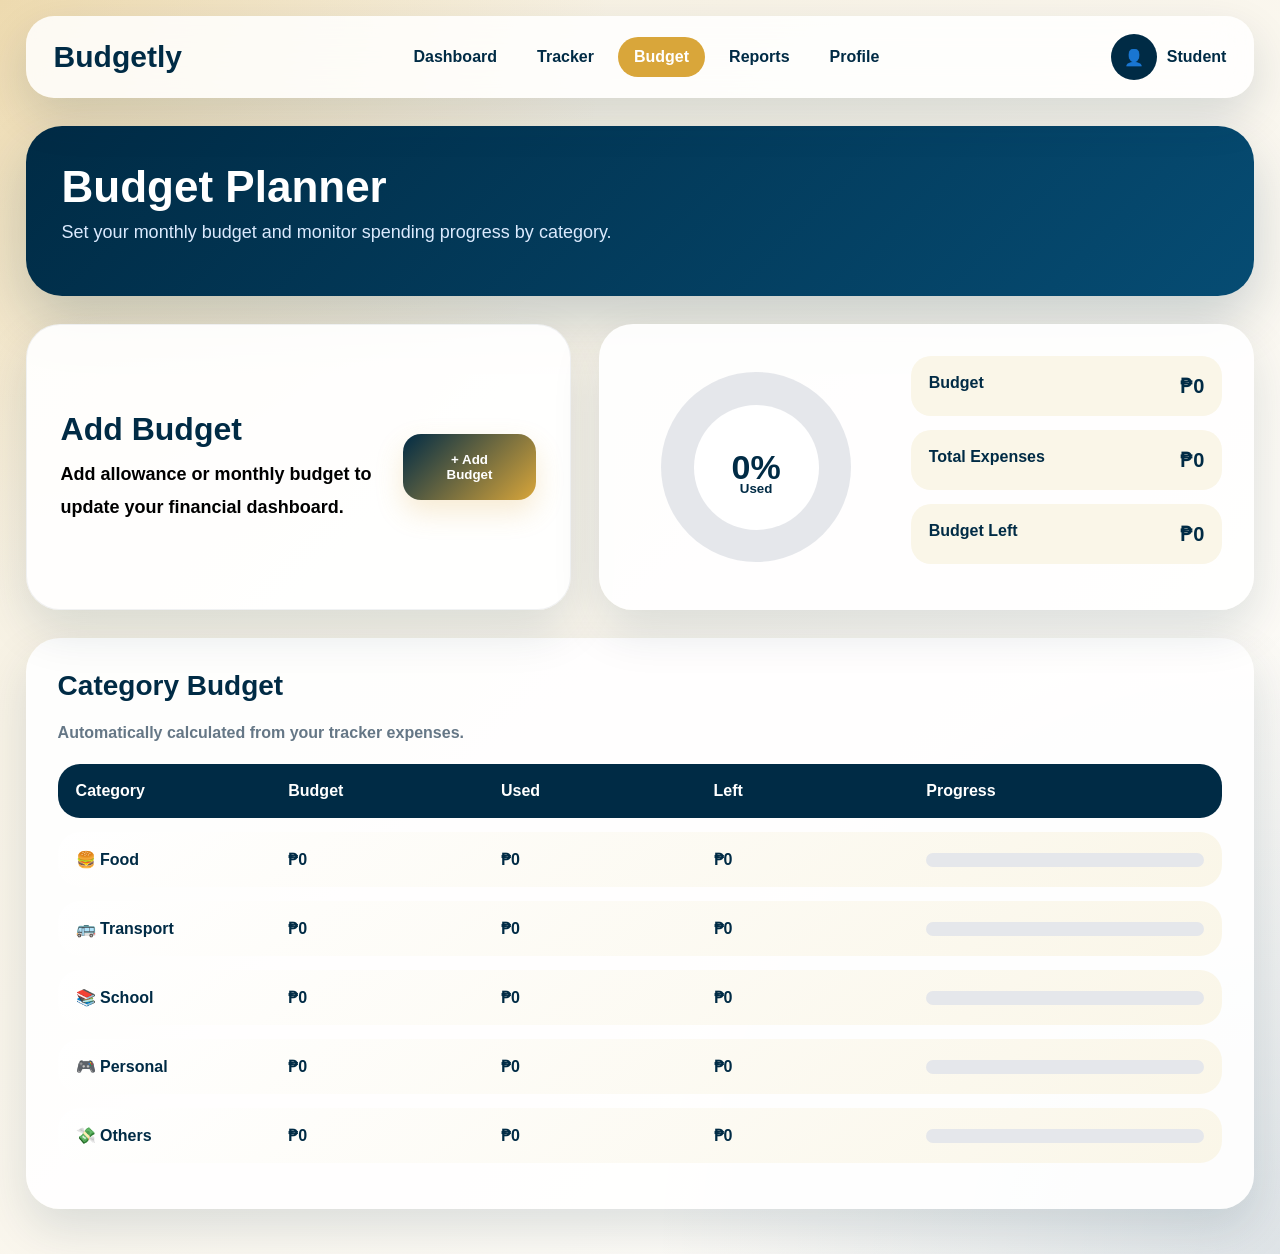
==== budget.html @ 58ef542f "Add files via upload" ====
<!DOCTYPE html>
<html lang="en">
<head>
  <meta charset="UTF-8" />
  <meta name="viewport" content="width=device-width, initial-scale=1.0" />
  <title>Budget | Budgetly</title>
  <link rel="stylesheet" href="styles.css" />
</head>
<body>

<nav class="premium-nav">
  <h1>Budgetly</h1>

  <div class="nav-links">
    <a href="home.html">Dashboard</a>
    <a href="tracker.html">Tracker</a>
    <a class="active" href="budget.html">Budget</a>
    <a href="reports.html">Reports</a>
    <a href="index.html">Profile</a>
  </div>

  <div class="nav-profile">
    <div class="nav-avatar" id="navAvatar">👤</div>
    <span id="navName">Student</span>
  </div>
</nav>

<main class="budget-page">

  <section class="budget-hero">
    <div>
      <h2>Budget Planner</h2>
      <p>Set your monthly budget and monitor spending progress by category.</p>
    </div>
  </section>

  <section class="budget-grid">
    <div class="add-budget-card">

  <div>
    <h3>Add Budget</h3>
    <p>
      Add allowance or monthly budget
      to update your financial dashboard.
    </p>
  </div>

  <button onclick="openBudgetModal()">
    + Add Budget
  </button>

</div>

    <div class="budget-summary-card">
      <div class="donut-wrap">
        <div class="budget-donut">
          <span id="budgetPercent">0%</span>
          <small>Used</small>
        </div>
      </div>

      <div class="summary-values">
        <p>Budget <b id="summaryBudget">₱0</b></p>
        <p>Total Expenses <b id="summaryExpenses">₱0</b></p>
        <p>Budget Left <b id="summaryLeft">₱0</b></p>
      </div>
    </div>

  </section>

  <section class="category-budget-card">
    <div class="budget-table-header">
      <div>
        <h3>Category Budget</h3>
        <p>Automatically calculated from your tracker expenses.</p>
      </div>
    </div>

    <div class="budget-table" id="budgetCategoryTable"></div>
  </section>

</main>
<div class="budget-modal hidden" id="budgetModal">

  <div class="budget-modal-content">

    <div class="modal-top">

      <h2>Add Budget</h2>

      <button onclick="closeBudgetModal()">
        ✕
      </button>

    </div>

    <label>Period</label>

    <select id="budgetPeriod">
      <option>Monthly</option>
      <option>Weekly</option>
    </select>

    <label>Budget Amount</label>

    <input
      id="budgetAmount"
      type="number"
      placeholder="Enter budget amount"
    >

    <button onclick="saveBudget()">
      Save Budget
    </button>

  </div>

</div>

<script src="script.js"></script>
</body>
</html>
---- styles.css ----
:root {
  --navy: #002B45;
  --gold: #D9A63A;
  --beige: #F5EEDC;
  --white: #ffffff;
  --text: #102a3a;
  --muted: #657786;
  --red: #d94b4b;
  --green: #4CAF50;
  --purple: #9C27B0;
}

* {
  margin: 0;
  padding: 0;
  box-sizing: border-box;
  font-family: "Segoe UI", Arial, sans-serif;
}

body {
  min-height: 100vh;
  color: var(--text);
  background:
    radial-gradient(circle at top left, rgba(217,166,58,.28), transparent 34%),
    radial-gradient(circle at bottom right, rgba(0,43,69,.13), transparent 35%),
    linear-gradient(135deg, var(--beige), #fff);
}

.hidden {
  display: none !important;
}

.premium-nav {
  position: sticky;
  top: 16px;
  z-index: 99;
  width: 96%;
  margin: 16px auto 28px;
  padding: 18px 28px;
  border-radius: 28px;
  background: rgba(255,255,255,.84);
  backdrop-filter: blur(18px);
  box-shadow: 0 18px 45px rgba(0,43,69,.14);
  display: flex;
  justify-content: space-between;
  align-items: center;
}

.premium-nav h1 {
  color: var(--navy);
  font-size: 30px;
  font-weight: 900;
}

.nav-links {
  display: flex;
  gap: 8px;
}

.nav-links a {
  color: var(--navy);
  text-decoration: none;
  font-weight: 800;
  padding: 11px 16px;
  border-radius: 999px;
  transition: .25s;
}

.nav-links a:hover,
.nav-links .active {
  background: var(--gold);
  color: white;
}

.nav-profile {
  display: flex;
  align-items: center;
  gap: 10px;
  font-weight: 900;
  color: var(--navy);
}

.nav-avatar {
  width: 46px;
  height: 46px;
  border-radius: 50%;
  background: var(--navy);
  color: white;
  display: grid;
  place-items: center;
  font-weight: 900;
}

.dashboard-page {
  width: 96%;
  max-width: 1550px;
  margin: auto;
  padding-bottom: 45px;
}

.welcome-banner {
  min-height: 185px;
  padding: 38px;
  border-radius: 36px;
  margin-bottom: 28px;
  color: white;
  background:
    linear-gradient(135deg, rgba(0,43,69,.98), rgba(6,76,115,.95)),
    radial-gradient(circle at right, rgba(217,166,58,.45), transparent 35%);
  box-shadow: 0 24px 55px rgba(0,43,69,.2);
  display: flex;
  justify-content: space-between;
  align-items: center;
}

.welcome-banner h2 {
  font-size: 44px;
  margin-bottom: 10px;
}

.welcome-banner p {
  color: #dbeafe;
  font-size: 18px;
}

button {
  border: none;
  border-radius: 16px;
  padding: 15px 24px;
  background: linear-gradient(135deg, var(--navy), var(--gold));
  color: white;
  font-weight: 900;
  cursor: pointer;
  transition: .25s;
}

button:hover {
  transform: translateY(-3px);
  box-shadow: 0 14px 30px rgba(0,43,69,.25);
}

.dashboard-cards {
  display: grid;
  grid-template-columns: repeat(3, 1fr);
  gap: 26px;
  margin-bottom: 28px;
}

.dashboard-card {
  min-height: 170px;
  padding: 30px;
  border-radius: 34px;
  background: rgba(255,255,255,.92);
  box-shadow: 0 18px 45px rgba(0,43,69,.12);
  display: flex;
  justify-content: space-between;
  align-items: center;
  transition: .25s;
}

.dashboard-card:hover,
.spending-landscape-card:hover,
.line-chart-card:hover,
.transactions-card:hover {
  transform: translateY(-5px);
  box-shadow: 0 24px 55px rgba(0,43,69,.18);
}

.dashboard-card small {
  color: var(--muted);
  font-size: 15px;
  font-weight: 800;
}

.dashboard-card h3 {
  color: var(--navy);
  font-size: 42px;
  margin-top: 8px;
}

.card-icon {
  width: 80px;
  height: 80px;
  border-radius: 24px;
  background: linear-gradient(135deg, var(--navy), #0a557f);
  color: white;
  font-size: 34px;
  display: grid;
  place-items: center;
}

.card-icon.gold {
  background: linear-gradient(135deg, var(--gold), #f0c361);
}

.card-icon.red {
  background: linear-gradient(135deg, var(--red), #ff7b7b);
}

.home-layout {
  display: grid;
  grid-template-columns: 1.45fr .9fr;
  gap: 28px;
  margin-bottom: 28px;
}

.spending-landscape-card,
.line-chart-card,
.transactions-card {
  background: rgba(255,255,255,.92);
  border-radius: 36px;
  padding: 32px;
  box-shadow: 0 20px 48px rgba(0,43,69,.13);
  transition: .25s;
}

.spending-landscape-card {
  min-height: 560px;
}

.line-chart-card {
  min-height: 560px;
}

.chart-header,
.transaction-header {
  display: flex;
  justify-content: space-between;
  align-items: center;
  margin-bottom: 26px;
}

.chart-header h3,
.transaction-header h3 {
  color: var(--navy);
  font-size: 29px;
  font-weight: 900;
}

.chart-header p,
.transaction-header p {
  color: var(--muted);
  margin-top: 5px;
  font-weight: 600;
}

.spending-layout {
  display: grid;
  grid-template-columns: .9fr 1.1fr;
  gap: 36px;
  align-items: center;
  height: calc(100% - 80px);
}

.pie-side {
  display: flex;
  justify-content: center;
  align-items: center;
}

.pie-side canvas {
  max-width: 350px;
  max-height: 350px;
}

.overview-side {
  display: flex;
  flex-direction: column;
  gap: 18px;
}

.overview-item {
  display: flex;
  justify-content: space-between;
  align-items: center;
  padding: 18px 20px;
  border-radius: 24px;
  background: linear-gradient(145deg, #ffffff, #faf6e8);
  border: 1px solid rgba(0,43,69,.08);
  transition: .25s;
}

.overview-item:hover {
  transform: translateX(5px);
  box-shadow: 0 12px 30px rgba(0,43,69,.12);
}

.overview-left {
  display: flex;
  align-items: center;
  gap: 14px;
}

.overview-left p {
  color: var(--navy);
  font-size: 18px;
  font-weight: 850;
}

.overview-right {
  text-align: right;
}

.overview-right span {
  display: block;
  color: var(--muted);
  font-size: 14px;
  margin-bottom: 5px;
  font-weight: 750;
}

.overview-right b {
  color: var(--navy);
  font-size: 21px;
  font-weight: 900;
}

.dot {
  width: 18px;
  height: 18px;
  border-radius: 50%;
}

.food { background: var(--navy); }
.transport { background: var(--gold); }
.school { background: var(--green); }
.personal { background: var(--purple); }
.others { background: var(--red); }

.line-chart-card canvas {
  max-height: 420px;
}

.transactions-card {
  min-height: 340px;
}

.transaction-item {
  display: grid;
  grid-template-columns: 1.2fr 1fr auto;
  align-items: center;
  gap: 16px;
  padding: 20px;
  border-radius: 24px;
  background: linear-gradient(145deg, #ffffff, #faf6e8);
  margin-bottom: 16px;
  transition: .25s;
}

.transaction-item:hover {
  transform: translateY(-4px);
  box-shadow: 0 12px 30px rgba(0,43,69,.12);
}

.transaction-left {
  display: flex;
  align-items: center;
  gap: 15px;
}

.transaction-icon {
  width: 58px;
  height: 58px;
  border-radius: 18px;
  background: linear-gradient(135deg, var(--navy), #0b557d);
  display: grid;
  place-items: center;
  color: white;
  font-size: 26px;
}

.transaction-item h4 {
  color: var(--navy);
  font-size: 18px;
}

.transaction-item p {
  color: var(--muted);
  font-weight: 650;
}

.transaction-amount {
  color: var(--red);
  font-size: 23px;
  font-weight: 900;
}

.empty-state {
  padding: 35px;
  text-align: center;
  color: var(--muted);
  font-weight: 700;
  background: #faf6e8;
  border-radius: 24px;
}

.modal {
  position: fixed;
  inset: 0;
  background: rgba(0,0,0,.45);
  display: flex;
  justify-content: center;
  align-items: center;
  z-index: 999;
  padding: 20px;
}

.modal-content {
  width: 95%;
  max-width: 520px;
  background: white;
  border-radius: 32px;
  padding: 30px;
  box-shadow: 0 24px 60px rgba(0,0,0,.22);
}

.modal-header {
  display: flex;
  justify-content: space-between;
  align-items: center;
  margin-bottom: 22px;
}

.modal-header h3 {
  color: var(--navy);
  font-size: 28px;
}

.close-btn {
  background: #ef4444 !important;
  padding: 10px 14px !important;
}

input,
select {
  width: 100%;
  padding: 16px;
  border: 2px solid #e4e4e4;
  border-radius: 16px;
  font-size: 16px;
  background: white;
  margin-bottom: 14px;
}

input:focus,
select:focus {
  outline: none;
  border-color: var(--gold);
  box-shadow: 0 0 0 4px rgba(217,166,58,.18);
}

@media (max-width: 1150px) {
  .home-layout {
    grid-template-columns: 1fr;
  }

  .spending-layout {
    grid-template-columns: 1fr;
  }

  .pie-side canvas {
    max-width: 310px;
  }
}

@media (max-width: 850px) {
  .premium-nav,
  .welcome-banner {
    flex-direction: column;
    text-align: center;
    gap: 18px;
  }

  .nav-links {
    flex-wrap: wrap;
    justify-content: center;
  }

  .dashboard-cards {
    grid-template-columns: 1fr;
  }

  .transaction-item {
    grid-template-columns: 1fr;
  }

  .welcome-banner h2 {
    font-size: 34px;
  }
}

.profile-page {
  width: 96%;
  max-width: 1550px;
  margin: auto;
  padding-bottom: 40px;
}

.profile-onboarding {
  display: grid;
  grid-template-columns: 1fr 1.15fr;
  gap: 30px;
  align-items: stretch;
}

.onboarding-left,
.onboarding-form,
.hero-profile,
.profile-info-card,
.financial-card,
.goal-progress-card,
.premium-tip-card {
  background: rgba(255,255,255,.92);
  border-radius: 36px;
  padding: 34px;

  box-shadow:
    0 20px 50px rgba(0,43,69,.12);

  position: relative;
  overflow: hidden;
}

.onboarding-left {
  background:
    linear-gradient(135deg, #002B45, #0a557f);

  color: white;

  min-height: 720px;

  display: flex;
  flex-direction: column;
  justify-content: center;
}

.big-icon {
  font-size: 90px;
  margin-bottom: 25px;
  z-index: 2;
}

.onboarding-left h2 {
  font-size: 52px;
  line-height: 1.15;
  margin-bottom: 18px;
  z-index: 2;
}

.onboarding-left p {
  color: #dbeafe;
  font-size: 20px;
  line-height: 1.7;
  max-width: 540px;
  z-index: 2;
}

.floating-glow {
  position: absolute;
  width: 340px;
  height: 340px;
  border-radius: 50%;

  background:
    radial-gradient(circle, rgba(217,166,58,.55), transparent);

  top: -80px;
  right: -80px;
}

.onboarding-form {
  min-height: 720px;
}

.form-title h3 {
  color: #002B45;
  font-size: 34px;
}

.form-title p {
  color: #657786;
  margin-top: 8px;
  margin-bottom: 30px;
}

.form-grid {
  display: grid;
  grid-template-columns: 1fr 1fr;
  gap: 22px;
}

.input-group {
  display: flex;
  flex-direction: column;
}

.input-group label {
  color: #002B45;
  font-size: 14px;
  font-weight: 800;
  margin-bottom: 10px;
}

.full-width {
  grid-column: span 2;
}

.profile-dashboard {
  display: flex;
  flex-direction: column;
  gap: 28px;
}

.hero-profile {
  min-height: 250px;

  background:
    linear-gradient(135deg, #002B45, #074d75);

  color: white;

  display: flex;
  justify-content: space-between;
  align-items: center;
}

.hero-left {
  display: flex;
  align-items: center;
  gap: 28px;
}

.profile-picture {
  width: 150px;
  height: 150px;
  border-radius: 50%;

  background: white;

  display: grid;
  place-items: center;

  color: #002B45;
  font-size: 58px;
  font-weight: 900;

  box-shadow:
    0 0 0 10px rgba(217,166,58,.3),
    0 0 45px rgba(217,166,58,.7);
}

.profile-status {
  width: fit-content;

  background: rgba(255,255,255,.14);

  padding: 10px 16px;

  border-radius: 999px;

  color: #fff2bf;

  font-size: 13px;
  font-weight: 900;

  margin-bottom: 18px;
}

.hero-profile h2 {
  font-size: 52px;
  margin-bottom: 10px;
}

.hero-profile p {
  color: #dbeafe;
  font-size: 20px;
  margin-bottom: 20px;
}

.profile-tags {
  display: flex;
  flex-wrap: wrap;
  gap: 12px;
}

.profile-tags span {
  padding: 11px 18px;

  border-radius: 999px;

  background: rgba(255,255,255,.14);

  color: #fff5d6;

  font-weight: 800;
}

.profile-grid {
  display: grid;
  grid-template-columns: 1.25fr 1fr 1fr;
  gap: 28px;
}

.profile-info-card {
  grid-row: span 2;
}

.card-top {
  display: flex;
  justify-content: space-between;
  align-items: center;

  margin-bottom: 28px;
}

.card-top h3 {
  color: #002B45;
  font-size: 28px;
}

.card-top span {
  font-size: 32px;
}

.info-list {
  display: flex;
  flex-direction: column;
  gap: 18px;
}

.info-item {
  padding: 22px;

  border-radius: 24px;

  background:
    linear-gradient(145deg, #fff, #f9f7ef);

  border: 1px solid rgba(0,43,69,.08);

  transition: .25s;
}

.info-item:hover,
.financial-card:hover,
.goal-progress-card:hover,
.premium-tip-card:hover {
  transform: translateY(-5px);

  box-shadow:
    0 18px 40px rgba(0,43,69,.14);
}

.info-item small {
  color: #657786;
  font-size: 13px;
  font-weight: 900;
}

.info-item h4 {
  color: #002B45;
  font-size: 24px;
  margin-top: 8px;
}

.financial-card {
  min-height: 270px;

  display: flex;
  flex-direction: column;
  justify-content: center;
}

.finance-icon {
  width: 75px;
  height: 75px;
  border-radius: 22px;

  display: grid;
  place-items: center;

  font-size: 36px;

  margin-bottom: 24px;
}

.gold-card {
  background:
    linear-gradient(145deg, #fff, #fff5d7);
}

.gold-card .finance-icon {
  background:
    linear-gradient(135deg, #D9A63A, #f3c25d);
}

.navy-card {
  background:
    linear-gradient(135deg, #002B45, #0a557f);

  color: white;
}

.navy-card .finance-icon {
  background:
    rgba(255,255,255,.14);
}

.financial-card small {
  font-size: 14px;
  font-weight: 900;
  margin-bottom: 12px;
}

.financial-card h3 {
  font-size: 44px;
}

.financial-card p {
  margin-top: 12px;
  color: #657786;
  font-weight: 700;
}

.navy-card p {
  color: #dbeafe;
}

.goal-progress-card {
  grid-column: span 2;
}

.goal-value h2 {
  color: #002B45;
  font-size: 54px;
}

.goal-value p {
  color: #657786;
  margin-top: 8px;
  font-weight: 700;
}

.progress-track {
  width: 100%;
  height: 22px;

  border-radius: 999px;

  background: #e5e7eb;

  overflow: hidden;

  margin-top: 26px;
}

.progress-fill {
  width: 0%;
  height: 100%;

  background:
    linear-gradient(90deg, #D9A63A, #002B45);

  border-radius: 999px;

  transition: .5s;
}

.premium-tip-card {
  grid-column: span 3;

  display: grid;
  grid-template-columns: 140px 1fr;
  align-items: center;

  gap: 30px;

  background:
    linear-gradient(135deg,
    rgba(217,166,58,.18),
    rgba(255,255,255,.95));
}

.tip-icon {
  width: 120px;
  height: 120px;

  border-radius: 36px;

  background:
    linear-gradient(135deg, #002B45, #0a557f);

  display: grid;
  place-items: center;

  color: white;

  font-size: 58px;

  box-shadow:
    0 0 35px rgba(217,166,58,.5);
}

.tip-content p {
  color: #22384a;
  font-size: 20px;
  line-height: 1.8;
  margin: 16px 0 22px;
  font-weight: 650;
}

@media (max-width: 1200px) {

  .profile-onboarding,
  .profile-grid {
    grid-template-columns: 1fr;
  }

  .goal-progress-card,
  .premium-tip-card {
    grid-column: span 1;
  }

}

@media (max-width: 850px) {

  .hero-profile,
  .hero-left {
    flex-direction: column;
    text-align: center;
  }

  .form-grid {
    grid-template-columns: 1fr;
  }

  .full-width {
    grid-column: span 1;
  }

  .premium-tip-card {
    grid-template-columns: 1fr;
    text-align: center;
  }

  .tip-icon {
    margin: auto;
  }

  .hero-profile h2 {
    font-size: 38px;
  }

  .onboarding-left h2 {
    font-size: 38px;
  }

}

.empty-state {
  min-height: 220px;

  display: flex;
  flex-direction: column;
  justify-content: center;
  align-items: center;

  text-align: center;

  border-radius: 28px;

  background:
    linear-gradient(145deg, #fff, #faf6e8);

  border: 1px solid rgba(0,43,69,.08);

  padding: 30px;
}

.empty-state h3 {
  color: #002B45;
  font-size: 28px;
  margin-bottom: 10px;
}

.empty-state p {
  color: #657786;
  font-size: 16px;
  max-width: 420px;
  line-height: 1.7;
}           

.tracker-page {
  width: 96%;
  max-width: 1550px;
  margin: auto;
  padding-bottom: 45px;
}

.tracker-hero {
  min-height: 170px;
  padding: 36px;
  border-radius: 36px;
  margin-bottom: 28px;
  color: white;
  background: linear-gradient(135deg, #002B45, #064c73);
  box-shadow: 0 24px 55px rgba(0,43,69,.2);
}

.tracker-hero h2 {
  font-size: 44px;
  margin-bottom: 10px;
}

.tracker-hero p {
  color: #dbeafe;
  font-size: 18px;
}

.tracker-grid {
  display: grid;
  grid-template-columns: 1.6fr .8fr;
  gap: 28px;
  margin-bottom: 28px;
}

.add-expense-card,
.calendar-card,
.history-card {
  background: rgba(255,255,255,.92);
  border-radius: 34px;
  padding: 32px;
  box-shadow: 0 20px 48px rgba(0,43,69,.13);
}

.add-expense-card h3,
.calendar-card h3,
.history-card h3 {
  color: #002B45;
  font-size: 28px;
  margin-bottom: 22px;
}

.tracker-form {
  display: grid;
  grid-template-columns: 130px 1fr;
  gap: 18px;
  align-items: center;
}

.tracker-form label {
  color: #002B45;
  font-weight: 900;
}

.calendar-card {
  text-align: center;
}

.calendar-grid {
  display: grid;
  grid-template-columns: repeat(7, 1fr);
  gap: 9px;
}

.calendar-grid b {
  color: #002B45;
}

.calendar-grid span {
  padding: 10px;
  border-radius: 12px;
  color: #102a3a;
  font-weight: 700;
}

.active-day {
  background: #D9A63A;
  color: white !important;
}

.history-header {
  display: flex;
  justify-content: space-between;
  align-items: center;
  margin-bottom: 24px;
}

.history-header p {
  color: #657786;
  font-weight: 600;
}

.history-header input {
  max-width: 300px;
}

.expense-table {
  width: 100%;
  border-collapse: collapse;
  overflow: hidden;
  border-radius: 22px;
}

.expense-table th {
  background: #002B45;
  color: white;
  padding: 18px;
  text-align: left;
}

.expense-table td {
  padding: 18px;
  border-bottom: 1px solid #eee5c8;
  font-weight: 700;
  color: #102a3a;
}

.expense-table tr:hover {
  background: #faf6e8;
}

.action-btn {
  border: none;
  background: transparent;
  color: #002B45;
  font-size: 21px;
  cursor: pointer;
  margin-right: 10px;
}

.delete-btn {
  color: #d94b4b;
}

@media (max-width: 950px) {
  .tracker-grid {
    grid-template-columns: 1fr;
  }

  .tracker-form {
    grid-template-columns: 1fr;
  }

  .history-header {
    flex-direction: column;
    align-items: flex-start;
    gap: 15px;
  }
}

.calendar-top {
  display: flex;
  justify-content: space-between;
  align-items: center;
  margin-bottom: 14px;
}

.calendar-top button {
  width: 42px;
  height: 42px;
  padding: 0;
  border-radius: 50%;
}

#calendarMonthPicker {
  margin-bottom: 18px;
}

.calendar-grid {
  display: grid;
  grid-template-columns: repeat(7, 1fr);
  gap: 9px;
}

.calendar-grid button,
.calendar-grid span,
.calendar-grid b {
  padding: 11px;
  border-radius: 12px;
  text-align: center;
  font-weight: 800;
}

.calendar-grid button {
  background: #f8f3e3;
  color: #002B45;
}

.calendar-grid button:hover,
.calendar-grid .selected-day {
  background: #D9A63A;
  color: white;
}

.success-pop {
  animation: successPop .45s ease;
}

@keyframes successPop {
  0% {
    transform: scale(.96);
    box-shadow: 0 0 0 rgba(217,166,58,0);
  }

  50% {
    transform: scale(1.03);
    box-shadow: 0 0 28px rgba(217,166,58,.55);
  }

  100% {
    transform: scale(1);
  }
}


.budget-page {
  width: 96%;
  max-width: 1550px;
  margin: auto;
  padding-bottom: 45px;
}

.budget-hero {
  min-height: 170px;
  padding: 36px;
  border-radius: 36px;
  margin-bottom: 28px;
  color: white;
  background: linear-gradient(135deg, #002B45, #064c73);
  box-shadow: 0 24px 55px rgba(0,43,69,.2);
}

.budget-hero h2 {
  font-size: 44px;
  margin-bottom: 10px;
}

.budget-hero p {
  color: #dbeafe;
  font-size: 18px;
}

.budget-grid {
  display: grid;
  grid-template-columns: 1fr 1.2fr;
  gap: 28px;
  margin-bottom: 28px;
}

.set-budget-card,
.budget-summary-card,
.category-budget-card {
  background: rgba(255,255,255,.92);
  border-radius: 34px;
  padding: 32px;
  box-shadow: 0 20px 48px rgba(0,43,69,.13);
}

.set-budget-card h3,
.category-budget-card h3 {
  color: #002B45;
  font-size: 28px;
  margin-bottom: 22px;
}

.budget-form {
  display: grid;
  grid-template-columns: 150px 1fr;
  gap: 18px;
  align-items: center;
}

.budget-form label {
  color: #002B45;
  font-weight: 900;
}

.budget-form button {
  grid-column: span 2;
}

.budget-summary-card {
  display: grid;
  grid-template-columns: .8fr 1fr;
  gap: 30px;
  align-items: center;
}

.budget-donut {
  width: 190px;
  height: 190px;
  border-radius: 50%;
  background: conic-gradient(#D9A63A 0deg, #eee 0deg);
  display: grid;
  place-items: center;
  position: relative;
  margin: auto;
}

.budget-donut::after {
  content: "";
  position: absolute;
  width: 125px;
  height: 125px;
  background: white;
  border-radius: 50%;
}

.budget-donut span,
.budget-donut small {
  z-index: 1;
  color: #002B45;
  font-weight: 900;
}

.budget-donut span {
  font-size: 34px;
}

.budget-donut small {
  margin-top: 42px;
  position: absolute;
}

.summary-values p {
  display: flex;
  justify-content: space-between;
  padding: 18px;
  border-radius: 20px;
  background: #faf6e8;
  margin-bottom: 14px;
  color: #002B45;
  font-weight: 800;
}

.summary-values b {
  font-size: 20px;
}

.budget-table-header p {
  color: #657786;
  font-weight: 600;
  margin-bottom: 22px;
}

.budget-row {
  display: grid;
  grid-template-columns: 1fr 1fr 1fr 1fr 1.4fr;
  gap: 14px;
  align-items: center;
  padding: 18px;
  border-radius: 22px;
  background: linear-gradient(145deg, #fff, #faf6e8);
  margin-bottom: 14px;
  font-weight: 800;
  color: #002B45;
}

.budget-row.header {
  background: #002B45;
  color: white;
}

.progress-mini {
  height: 14px;
  background: #e5e7eb;
  border-radius: 999px;
  overflow: hidden;
}

.progress-mini span {
  display: block;
  height: 100%;
  border-radius: 999px;
  background: linear-gradient(90deg, #D9A63A, #002B45);
}

@media (max-width: 950px) {
  .budget-grid,
  .budget-summary-card {
    grid-template-columns: 1fr;
  }

  .budget-form {
    grid-template-columns: 1fr;
  }

  .budget-form button {
    grid-column: span 1;
  }

  .budget-row {
    grid-template-columns: 1fr;
  }
}

.add-budget-card {
  background: rgba(255,255,255,.92);

  border-radius: 34px;

  padding: 34px;

  color: #002B45;

  display: flex;
  justify-content: space-between;
  align-items: center;

  box-shadow:
    0 20px 48px rgba(0,43,69,.13);

  border: 1px solid rgba(0,43,69,.06);
}

.add-budget-card h3 {
  font-size: 36px;
  margin-bottom: 12px;
  color: #002B45;
}

.add-budget-card p {
  color: #000000;

  font-size: 18px;

  font-weight: 600;

  line-height: 1.8;

  max-width: 520px;

  opacity: 100;
}

.add-budget-card button {
  width: auto;

  padding: 18px 34px;

  background:
    linear-gradient(135deg, #002B45, #D9A63A);

  color: white;

  border: none;

  border-radius: 18px;

  font-weight: 900;

  box-shadow:
    0 12px 28px rgba(217,166,58,.22);
}

.add-budget-card h3 {
  font-size: 32px;
  margin-bottom: 10px;
}

.add-budget-card p {
  max-width: 450px;
}

.add-budget-card button {
  width: auto;
  padding: 18px 34px;
}

.budget-modal {
  position: fixed;
  inset: 0;

  background:
    rgba(0,0,0,.4);

  display: flex;
  justify-content: center;
  align-items: center;

  z-index: 999;
}

.hidden {
  display: none;
}

.budget-modal-content {
  width: 95%;
  max-width: 520px;

  background: white;

  border-radius: 34px;

  padding: 34px;

  box-shadow:
    0 25px 60px rgba(0,43,69,.2);
}

.modal-top {
  display: flex;
  justify-content: space-between;
  align-items: center;

  margin-bottom: 24px;
}

.modal-top h2 {
  color: #002B45;
}

.modal-top button {
  width: 45px;
  height: 45px;
  padding: 0;

  border-radius: 50%;
}

.budget-modal-content label {
  display: block;

  margin: 20px 0 10px;

  color: #002B45;
  font-weight: 900;
}

.income-amount {
  color: #16a34a !important;
}


.reports-page {
  width: 96%;
  max-width: 1550px;
  margin: auto;
  padding-bottom: 45px;
}

.reports-hero {
  min-height: 170px;
  padding: 36px;
  border-radius: 36px;
  margin-bottom: 28px;
  color: white;
  background: linear-gradient(135deg, #002B45, #064c73);
  box-shadow: 0 24px 55px rgba(0,43,69,.2);
  display: flex;
  justify-content: space-between;
  align-items: center;
}

.reports-hero h2 {
  font-size: 44px;
  margin-bottom: 10px;
}

.reports-hero p {
  color: #dbeafe;
  font-size: 18px;
}

.reports-stats {
  display: grid;
  grid-template-columns: repeat(3, 1fr);
  gap: 26px;
  margin-bottom: 28px;
}

.report-stat-card,
.report-chart-card,
.insights-card {
  background: rgba(255,255,255,.92);
  border-radius: 34px;
  padding: 32px;
  box-shadow: 0 20px 48px rgba(0,43,69,.13);
}

.report-stat-card small {
  color: #657786;
  font-weight: 900;
  font-size: 15px;
}

.report-stat-card h3 {
  color: #002B45;
  font-size: 38px;
  margin-top: 10px;
}

.reports-grid {
  display: grid;
  grid-template-columns: 1fr 1fr;
  gap: 28px;
  margin-bottom: 28px;
}

.report-chart-card {
  min-height: 470px;
}

.report-chart-card h3,
.insights-card h3 {
  color: #002B45;
  font-size: 28px;
  margin-bottom: 22px;
}

.insights-card ul {
  list-style: none;
}

.insights-card li {
  padding: 18px;
  margin-bottom: 14px;
  border-radius: 20px;
  background: linear-gradient(145deg, #fff, #faf6e8);
  color: #102a3a;
  font-weight: 750;
  line-height: 1.6;
}

@media (max-width: 950px) {
  .reports-hero,
  .reports-stats,
  .reports-grid {
    grid-template-columns: 1fr;
    flex-direction: column;
    text-align: center;
  }
}

.income-amount {
  color: #16a34a !important;
}
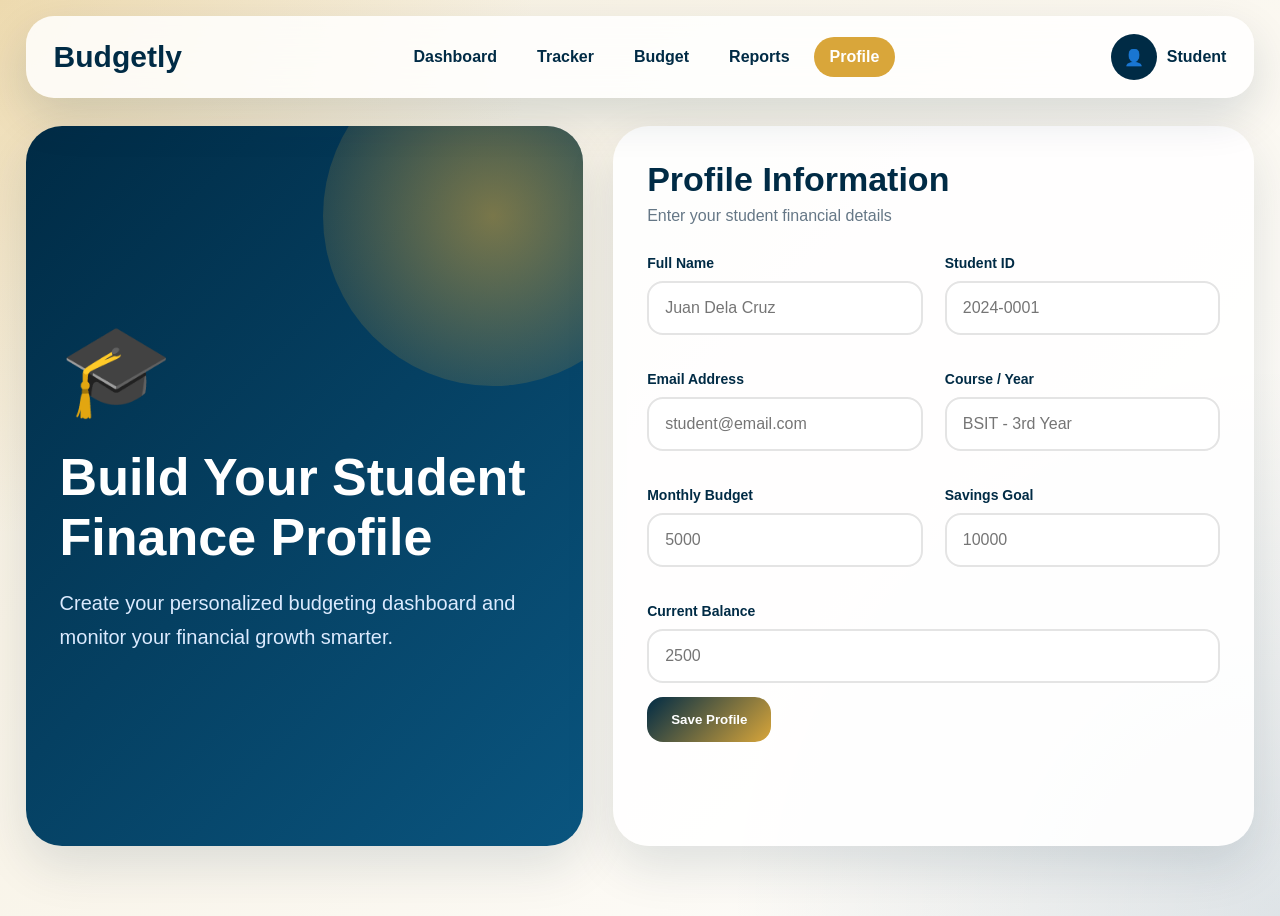
==== commit 617fdb61: "Add files via upload" ====
--- a/budget.html
+++ b/budget.html
@@ -3,12 +3,16 @@
 <head>
   <meta charset="UTF-8" />
   <meta name="viewport" content="width=device-width, initial-scale=1.0" />
+
   <title>Budget | Budgetly</title>
+
   <link rel="stylesheet" href="styles.css" />
 </head>
 <body>
 
+<!-- NAVIGATION -->
 <nav class="premium-nav">
+
   <h1>Budgetly</h1>
 
   <div class="nav-links">
@@ -23,63 +27,149 @@
     <div class="nav-avatar" id="navAvatar">👤</div>
     <span id="navName">Student</span>
   </div>
+
 </nav>
 
+<!-- MAIN -->
 <main class="budget-page">
 
+  <!-- HERO -->
   <section class="budget-hero">
+
     <div>
+
       <h2>Budget Planner</h2>
-      <p>Set your monthly budget and monitor spending progress by category.</p>
-    </div>
+
+      <p>
+        Organize your allowance, manage spending categories,
+        and maintain better financial control with your premium budget workspace.
+      </p>
+    </div>
+
   </section>
 
+  <!-- TOP GRID -->
   <section class="budget-grid">
-    <div class="add-budget-card">
-
-  <div>
-    <h3>Add Budget</h3>
-    <p>
-      Add allowance or monthly budget
-      to update your financial dashboard.
-    </p>
-  </div>
-
-  <button onclick="openBudgetModal()">
-    + Add Budget
-  </button>
+
+    <!-- ADD BUDGET -->
+ <div class="add-budget-card">
+
+  <div class="budget-card-header">
+
+    <div>
+      <span class="budget-pill">
+        Smart Budget Control
+      </span>
+
+      <h3>Add Budget</h3>
+
+      <p>
+        Add allowance or monthly budget to keep your
+        financial dashboard updated and organized.
+      </p>
+    </div>
+
+    <button
+      type="button"
+      class="main-budget-btn"
+      onclick="openBudgetModal()"
+    >
+      + Add Budget
+    </button>
+
+  </div>
+
+  <div class="budget-actions-row">
+
+    <div class="quick-budget-actions">
+
+      <button type="button" onclick="quickAddBudget(500)">
+        + ₱500
+      </button>
+
+      <button type="button" onclick="quickAddBudget(1000)">
+        + ₱1,000
+      </button>
+
+      <button type="button" onclick="quickAddBudget(5000)">
+        + ₱5,000
+      </button>
+
+    </div>
+
+    <button
+      type="button"
+      class="reset-budget-btn"
+      onclick="resetBudget()"
+    >
+      Reset Budget
+    </button>
+
+  </div>
 
 </div>
 
+    <!-- SUMMARY -->
     <div class="budget-summary-card">
+
       <div class="donut-wrap">
+
         <div class="budget-donut">
           <span id="budgetPercent">0%</span>
           <small>Used</small>
         </div>
+
       </div>
 
       <div class="summary-values">
-        <p>Budget <b id="summaryBudget">₱0</b></p>
-        <p>Total Expenses <b id="summaryExpenses">₱0</b></p>
-        <p>Budget Left <b id="summaryLeft">₱0</b></p>
+
+        <p>
+          Budget
+          <b id="summaryBudget">₱0</b>
+        </p>
+
+        <p>
+          Total Expenses
+          <b id="summaryExpenses">₱0</b>
+        </p>
+
+        <p>
+          Budget Left
+          <b id="summaryLeft">₱0</b>
+        </p>
+
       </div>
+
     </div>
 
   </section>
 
+  <!-- CATEGORY TABLE -->
   <section class="category-budget-card">
+
     <div class="budget-table-header">
+
       <div>
         <h3>Category Budget</h3>
-        <p>Automatically calculated from your tracker expenses.</p>
+
+        <p>
+          Manage category budgets based on your selected needs
+          and spending priorities.
+        </p>
       </div>
-    </div>
-
-    <div class="budget-table" id="budgetCategoryTable"></div>
+
+    </div>
+
+    <div
+      class="budget-table"
+      id="budgetCategoryTable"
+    ></div>
+
   </section>
 
 </main>
+
+<!-- MODAL -->
 <div class="budget-modal hidden" id="budgetModal">
 
   <div class="budget-modal-content">
@@ -88,18 +178,32 @@
 
       <h2>Add Budget</h2>
 
-      <button onclick="closeBudgetModal()">
+      <button
+        type="button"
+        onclick="closeBudgetModal()"
+      >
         ✕
       </button>
 
     </div>
 
-    <label>Period</label>
-
-    <select id="budgetPeriod">
-      <option>Monthly</option>
-      <option>Weekly</option>
-    </select>
+    <label>Budget Duration</label>
+
+<select id="budgetPeriod">
+
+  <option value="Monthly">
+    Monthly Budget (resets every month)
+  </option>
+
+  <option value="Weekly">
+    Weekly Budget (resets every week)
+  </option>
+
+</select>
+
+<small class="input-helper">
+  Choose how long this budget should last.
+</small>
 
     <label>Budget Amount</label>
 
@@ -109,7 +213,22 @@
       placeholder="Enter budget amount"
     >
 
-    <button onclick="saveBudget()">
+    <label>Choose Category</label>
+
+    <select id="budgetCategory">
+
+      <option value="Food">Food</option>
+      <option value="Transport">Transport</option>
+      <option value="School">School</option>
+      <option value="Personal">Personal</option>
+      <option value="Others">Others</option>
+
+    </select>
+
+    <button
+      type="button"
+      onclick="saveBudget()"
+    >
       Save Budget
     </button>
 
@@ -118,5 +237,6 @@
 </div>
 
 <script src="script.js"></script>
+
 </body>
 </html>
--- a/styles.css
+++ b/styles.css
@@ -24,6 +24,7 @@
     radial-gradient(circle at top left, rgba(217,166,58,.28), transparent 34%),
     radial-gradient(circle at bottom right, rgba(0,43,69,.13), transparent 35%),
     linear-gradient(135deg, var(--beige), #fff);
+    overflow-x: hidden;
 }
 
 .hidden {
@@ -98,19 +99,97 @@
   padding-bottom: 45px;
 }
 
-.welcome-banner {
-  min-height: 185px;
-  padding: 38px;
-  border-radius: 36px;
-  margin-bottom: 28px;
+.welcome-banner{
+  position: relative;
+  overflow: hidden;
+
+  padding: 44px 48px;
+  border-radius: 42px;
+
+  background:
+    linear-gradient(
+      135deg,
+      #002B45 0%,
+      #0a4e72 55%,
+      #135d84 100%
+    );
+
+  box-shadow:
+    0 24px 60px rgba(0,43,69,.22);
+
+  margin-bottom: 26px;
+
+  isolation: isolate;
+}
+
+.welcome-banner::before{
+  content:"";
+
+  position:absolute;
+
+  top:-120px;
+  right:-120px;
+
+  width:320px;
+  height:320px;
+
+  border-radius:50%;
+
+  background:
+    radial-gradient(
+      circle,
+      rgba(217,166,58,.30),
+      transparent 70%
+    );
+
+  z-index:-1;
+}
+
+.welcome-banner::after{
+  content:"";
+
+  position:absolute;
+
+  bottom:-80px;
+  left:-80px;
+
+  width:220px;
+  height:220px;
+
+  border-radius:50%;
+
+  background:
+    radial-gradient(
+      circle,
+      rgba(255,255,255,.08),
+      transparent 70%
+    );
+
+  z-index:-1;
+}
+
+.welcome-banner h2{
+  font-size: clamp(42px, 4vw, 64px);
+  font-weight: 900;
+
+  line-height: 1.05;
+
   color: white;
-  background:
-    linear-gradient(135deg, rgba(0,43,69,.98), rgba(6,76,115,.95)),
-    radial-gradient(circle at right, rgba(217,166,58,.45), transparent 35%);
-  box-shadow: 0 24px 55px rgba(0,43,69,.2);
-  display: flex;
-  justify-content: space-between;
-  align-items: center;
+
+  margin-bottom: 16px;
+
+  letter-spacing: -.5px;
+}
+
+.welcome-banner p{
+  font-size: 18px;
+  font-weight: 500;
+
+  color: rgba(255,255,255,.82);
+
+  max-width: 620px;
+
+  line-height: 1.7;
 }
 
 .welcome-banner h2 {
@@ -147,15 +226,114 @@
 }
 
 .dashboard-card {
+  position: relative;
+  overflow: hidden;
+
   min-height: 170px;
-  padding: 30px;
+  padding: 34px;
   border-radius: 34px;
-  background: rgba(255,255,255,.92);
-  box-shadow: 0 18px 45px rgba(0,43,69,.12);
+
+  background:
+    linear-gradient(
+      145deg,
+      rgba(255,255,255,.96),
+      rgba(245,238,220,.92)
+    );
+
+  border: 1px solid rgba(0,43,69,.08);
+
+  box-shadow:
+    0 18px 45px rgba(0,43,69,.10),
+    inset 0 1px 0 rgba(255,255,255,.65);
+
   display: flex;
   justify-content: space-between;
   align-items: center;
-  transition: .25s;
+
+  gap: 20px;
+
+  transition: .3s ease;
+}
+
+.dashboard-card::before{
+  content:"";
+  position:absolute;
+
+  top:-40px;
+  right:-40px;
+
+  width:120px;
+  height:120px;
+
+  border-radius:50%;
+
+  background:
+    linear-gradient(
+      135deg,
+      rgba(217,166,58,.18),
+      rgba(0,43,69,.08)
+    );
+}
+
+.dashboard-card:hover{
+  transform: translateY(-6px);
+
+  box-shadow:
+    0 24px 60px rgba(0,43,69,.16),
+    inset 0 1px 0 rgba(255,255,255,.7);
+}
+
+.dashboard-card small{
+  display:block;
+
+  font-size:14px;
+  font-weight:800;
+
+  letter-spacing:.4px;
+  text-transform:uppercase;
+
+  color:#6d7b88;
+
+  margin-bottom:14px;
+}
+
+.dashboard-card h3{
+  font-size: clamp(26px, 2vw, 48px);
+
+  font-weight: 900;
+  line-height: 1.1;
+
+  color:#002B45;
+
+  max-width:100%;
+
+  overflow-wrap: break-word;
+  word-break: break-word;
+}
+
+.dashboard-card .card-icon{
+  width:72px;
+  height:72px;
+
+  border-radius:24px;
+
+  display:flex;
+  align-items:center;
+  justify-content:center;
+
+  font-size:34px;
+
+  background:
+    linear-gradient(
+      135deg,
+      #002B45,
+      #0b5379
+    );
+
+  color:white;
+
+  box-shadow:
+    0 10px 25px rgba(0,43,69,.20);
 }
 
 .dashboard-card:hover,
@@ -335,21 +513,66 @@
   min-height: 340px;
 }
 
-.transaction-item {
-  display: grid;
-  grid-template-columns: 1.2fr 1fr auto;
-  align-items: center;
-  gap: 16px;
-  padding: 20px;
-  border-radius: 24px;
-  background: linear-gradient(145deg, #ffffff, #faf6e8);
-  margin-bottom: 16px;
-  transition: .25s;
-}
-
-.transaction-item:hover {
-  transform: translateY(-4px);
-  box-shadow: 0 12px 30px rgba(0,43,69,.12);
+.transaction-item{
+  display:grid;
+
+  grid-template-columns:
+    1.4fr
+    .7fr
+    .7fr;
+
+  align-items:center;
+
+  gap:20px;
+
+  padding:22px 26px;
+  margin-bottom:16px;
+
+  border-radius:26px;
+
+  background:
+    linear-gradient(
+      145deg,
+      rgba(255,255,255,.96),
+      rgba(248,243,230,.92)
+    );
+
+  border:1px solid rgba(0,43,69,.05);
+
+  transition:.25s ease;
+}
+
+.transaction-item:hover{
+  transform:translateY(-3px);
+
+  box-shadow:
+    0 14px 30px rgba(0,43,69,.08);
+}
+
+.transaction-item p{
+  margin:0;
+}
+
+.transaction-left{
+  display:flex;
+  align-items:center;
+  gap:16px;
+}
+
+.transaction-item > p{
+  text-align:center;
+
+  font-size:15px;
+  font-weight:700;
+
+  color:#6b7b88;
+}
+
+.transaction-amount{
+  text-align:right;
+
+  font-size:20px;
+  font-weight:900;
 }
 
 .transaction-left {
@@ -999,31 +1222,114 @@
 }
 
 .tracker-hero {
-  min-height: 170px;
-  padding: 36px;
-  border-radius: 36px;
+  position: relative;
+  overflow: hidden;
+
+  min-height: 220px;
+  padding: 48px;
+
+  border-radius: 42px;
   margin-bottom: 28px;
+
   color: white;
-  background: linear-gradient(135deg, #002B45, #064c73);
-  box-shadow: 0 24px 55px rgba(0,43,69,.2);
+
+  background:
+    linear-gradient(
+      135deg,
+      #002B45 0%,
+      #084866 55%,
+      #135d84 100%
+    );
+
+  box-shadow:
+    0 24px 60px rgba(0,43,69,.22);
+
+  isolation: isolate;
+}
+
+.tracker-hero::before {
+  content: "";
+  position: absolute;
+  top: -110px;
+  right: -90px;
+
+  width: 300px;
+  height: 300px;
+
+  border-radius: 50%;
+
+  background:
+    radial-gradient(
+      circle,
+      rgba(217,166,58,.35),
+      transparent 70%
+    );
+
+  z-index: -1;
+}
+
+.tracker-hero {
+  position: relative;
+  overflow: hidden;
+
+  min-height: 180px;
+  padding: 36px 42px;
+
+  border-radius: 38px;
+  margin-bottom: 24px;
+
+  color: white;
+
+  background:
+    linear-gradient(
+      135deg,
+      #002B45 0%,
+      #084866 55%,
+      #135d84 100%
+    );
+
+  box-shadow:
+    0 18px 45px rgba(0,43,69,.18);
+
+  isolation: isolate;
 }
 
 .tracker-hero h2 {
-  font-size: 44px;
-  margin-bottom: 10px;
+  font-size: clamp(38px, 3vw, 56px);
+  font-weight: 900;
+  letter-spacing: -.5px;
+  margin-bottom: 12px;
 }
 
 .tracker-hero p {
-  color: #dbeafe;
-  font-size: 18px;
-}
-
-.tracker-grid {
-  display: grid;
-  grid-template-columns: 1.6fr .8fr;
-  gap: 28px;
-  margin-bottom: 28px;
-}
+  max-width: 620px;
+  font-size: 17px;
+  line-height: 1.6;
+  color: rgba(255,255,255,.84);
+}
+
+.tracker-badges{
+  margin-top: 20px;
+  gap: 10px;
+}
+
+.tracker-badges span{
+  padding: 10px 15px;
+  font-size: 13px;
+  border-radius: 14px;
+}
+
+.tracker-grid{
+  display:grid;
+
+  grid-template-columns: 1.4fr .9fr;
+
+  gap:24px;
+
+  align-items:start;
+}
+
+
 
 .add-expense-card,
 .calendar-card,
@@ -1396,77 +1702,184 @@
   }
 }
 
-.add-budget-card {
-  background: rgba(255,255,255,.92);
-
-  border-radius: 34px;
-
-  padding: 34px;
-
-  color: #002B45;
-
-  display: flex;
-  justify-content: space-between;
-  align-items: center;
+.add-budget-card{
+  padding:38px;
+  border-radius:38px;
+
+  background:
+    linear-gradient(
+      145deg,
+      rgba(255,255,255,.96),
+      rgba(248,243,230,.92)
+    );
+
+  border:1px solid rgba(0,43,69,.05);
 
   box-shadow:
-    0 20px 48px rgba(0,43,69,.13);
-
-  border: 1px solid rgba(0,43,69,.06);
-}
-
-.add-budget-card h3 {
-  font-size: 36px;
-  margin-bottom: 12px;
-  color: #002B45;
-}
-
-.add-budget-card p {
-  color: #000000;
-
-  font-size: 18px;
-
-  font-weight: 600;
-
-  line-height: 1.8;
-
-  max-width: 520px;
-
-  opacity: 100;
-}
-
-.add-budget-card button {
-  width: auto;
-
-  padding: 18px 34px;
-
-  background:
-    linear-gradient(135deg, #002B45, #D9A63A);
-
-  color: white;
-
-  border: none;
-
-  border-radius: 18px;
-
-  font-weight: 900;
+    0 22px 55px rgba(0,43,69,.10);
+
+  display:flex;
+  flex-direction:column;
+  gap:30px;
+}
+
+.budget-card-header{
+  display:flex;
+  justify-content:space-between;
+  align-items:center;
+  gap:30px;
+}
+
+.budget-pill{
+  display:inline-block;
+
+  padding:10px 16px;
+  border-radius:999px;
+
+  margin-bottom:18px;
+
+  background:rgba(217,166,58,.14);
+
+  color:#b98717;
+
+  font-size:13px;
+  font-weight:800;
+}
+
+.add-budget-card h3{
+  font-size:52px;
+  font-weight:900;
+
+  line-height:1;
+
+  color:#002B45;
+
+  margin-bottom:18px;
+}
+
+.add-budget-card p{
+  max-width:540px;
+
+  font-size:18px;
+  line-height:1.7;
+
+  color:#667785;
+}
+
+.main-budget-btn{
+  min-width:220px;
+  height:68px;
+
+  border:none;
+  border-radius:24px;
+
+  cursor:pointer;
+
+  font-size:18px;
+  font-weight:900;
+
+  color:white;
+
+  background:
+    linear-gradient(
+      135deg,
+      #002B45,
+      #d9a63a
+    );
 
   box-shadow:
-    0 12px 28px rgba(217,166,58,.22);
-}
-
-.add-budget-card h3 {
-  font-size: 32px;
-  margin-bottom: 10px;
-}
-
-.add-budget-card p {
-  max-width: 450px;
-}
-
-.add-budget-card button {
-  width: auto;
-  padding: 18px 34px;
+    0 18px 36px rgba(0,43,69,.18);
+
+  transition:.28s ease;
+}
+
+.main-budget-btn:hover{
+  transform:
+    translateY(-4px)
+    scale(1.02);
+}
+
+.budget-actions-row{
+  display:flex;
+  justify-content:space-between;
+  align-items:center;
+  gap:24px;
+
+  flex-wrap:wrap;
+}
+
+.quick-budget-actions{
+  display:flex;
+  gap:14px;
+  flex-wrap:wrap;
+}
+
+.quick-budget-actions button{
+  height:52px;
+
+  padding:0 24px;
+
+  border:none;
+  border-radius:18px;
+
+  cursor:pointer;
+
+  font-size:15px;
+  font-weight:800;
+
+  color:#002B45;
+
+  background:
+    linear-gradient(
+      145deg,
+      rgba(255,255,255,.95),
+      rgba(245,238,220,.88)
+    );
+
+  border:1px solid rgba(0,43,69,.06);
+
+  transition:.25s;
+}
+
+.quick-budget-actions button:hover{
+  transform:translateY(-3px);
+
+  background:white;
+
+  box-shadow:
+    0 12px 24px rgba(0,43,69,.08);
+}
+
+.reset-budget-btn{
+  height:52px;
+
+  padding:0 26px;
+
+  border:none;
+  border-radius:18px;
+
+  cursor:pointer;
+
+  font-size:15px;
+  font-weight:800;
+
+  color:white;
+
+  background:
+    linear-gradient(
+      135deg,
+      #7f1d1d,
+      #ef4444
+    );
+
+  box-shadow:
+    0 14px 30px rgba(239,68,68,.20);
+
+  transition:.25s;
+}
+
+.reset-budget-btn:hover{
+  transform:translateY(-3px);
 }
 
 .budget-modal {
@@ -1639,4 +2052,630 @@
   color: #16a34a !important;
 }
 
-
+.dashboard-page{
+  zoom: 0.75;
+  width: 100%;
+  margin: 0 auto;
+}
+
+.mini-stats-grid {
+  margin-top: 26px;
+  display: grid;
+  grid-template-columns: repeat(2, 1fr);
+  gap: 18px;
+}
+
+.mini-stat-card {
+  position: relative;
+  overflow: hidden;
+  min-height: 115px;
+  padding: 22px;
+  border-radius: 26px;
+  background: linear-gradient(145deg, #ffffff, #f8f3e6);
+  border: 1px solid rgba(0, 43, 69, 0.08);
+  box-shadow: 0 14px 35px rgba(0, 43, 69, 0.1);
+  transition: 0.25s ease;
+}
+
+.mini-stat-card::after {
+  content: "";
+  position: absolute;
+  right: -28px;
+  top: -28px;
+  width: 90px;
+  height: 90px;
+  border-radius: 50%;
+  background: rgba(217, 166, 58, 0.18);
+}
+
+.mini-stat-card:hover {
+  transform: translateY(-5px);
+  box-shadow: 0 20px 45px rgba(0, 43, 69, 0.16);
+}
+
+.mini-stat-card small {
+  display: block;
+  color: #657786;
+  font-size: 13px;
+  font-weight: 800;
+  text-transform: uppercase;
+  letter-spacing: 0.4px;
+  margin-bottom: 10px;
+}
+
+.mini-stat-card h4 {
+  color: #002B45;
+  font-size: clamp(22px, 2vw, 32px);
+  font-weight: 900;
+}
+
+.spending-landscape-card{
+  position: relative;
+  overflow: hidden;
+
+  padding: 34px;
+  border-radius: 38px;
+
+  background:
+    linear-gradient(
+      145deg,
+      rgba(255,255,255,.96),
+      rgba(248,243,230,.92)
+    );
+
+  border: 1px solid rgba(0,43,69,.06);
+
+  box-shadow:
+    0 22px 55px rgba(0,43,69,.10);
+
+  transition: .3s ease;
+}
+
+.spending-landscape-card:hover{
+  transform: translateY(-4px);
+}
+
+.chart-header{
+  display:flex;
+  justify-content:flex-start;
+  align-items:flex-start;
+
+  margin-bottom:30px;
+}
+
+.chart-header h3{
+  font-size:42px;
+  font-weight:900;
+  color:#002B45;
+
+  margin-bottom:10px;
+}
+
+.chart-header p{
+  font-size:17px;
+  color:#6b7b88;
+}
+
+.chart-header button{
+  border:none;
+  outline:none;
+
+  padding:14px 24px;
+  border-radius:18px;
+
+  font-weight:800;
+  color:white;
+
+  cursor:pointer;
+
+  background:
+    linear-gradient(
+      135deg,
+      #002B45,
+      #d9a63a
+    );
+
+  box-shadow:
+    0 12px 24px rgba(0,43,69,.18);
+
+  transition:.25s;
+}
+
+.chart-header button:hover{
+  transform:translateY(-3px) scale(1.03);
+}
+
+.spending-layout{
+  display:grid;
+  grid-template-columns: .9fr 1.1fr;
+  gap:40px;
+  align-items:center;
+}
+
+.pie-side{
+  position:relative;
+
+  max-width:320px;
+  margin:auto;
+}
+
+.pie-side::before{
+  content:"";
+
+  position:absolute;
+  inset:-18px;
+
+  border-radius:50%;
+
+  background:
+    radial-gradient(
+      circle,
+      rgba(217,166,58,.12),
+      transparent 70%
+    );
+
+  z-index:0;
+}
+
+#spendingPieChart{
+  position:relative;
+  z-index:2;
+}
+
+.overview-side{
+  display:flex;
+  flex-direction:column;
+  gap:18px;
+}
+
+.overview-item{
+  display:flex;
+  justify-content:space-between;
+  align-items:center;
+
+  padding:18px 22px;
+
+  border-radius:22px;
+
+  background:
+    linear-gradient(
+      145deg,
+      rgba(255,255,255,.92),
+      rgba(245,238,220,.85)
+    );
+
+  border:1px solid rgba(0,43,69,.05);
+
+  box-shadow:
+    0 8px 18px rgba(0,43,69,.05);
+
+  transition:.25s ease;
+}
+
+.overview-item:hover{
+  transform:translateX(6px);
+
+  box-shadow:
+    0 14px 28px rgba(0,43,69,.12);
+}
+
+.overview-item p{
+  font-size:18px;
+  font-weight:700;
+  color:#002B45;
+}
+
+.overview-item b{
+  font-size:20px;
+  font-weight:900;
+  color:#002B45;
+}
+
+.overview-item::before{
+  content:"";
+
+  width:12px;
+  height:12px;
+
+  border-radius:50%;
+
+  margin-right:14px;
+
+  background:#d9a63a;
+}
+
+.overview-item{
+  position:relative;
+  padding-left:28px;
+}
+
+.tracker-page{
+  zoom: 0.75;
+  width: 100%;
+  margin: 0 auto;
+}
+
+.tracker-grid{
+  display:block;
+  margin-bottom:26px;
+}
+
+.add-expense-card{
+  padding:34px;
+  border-radius:36px;
+
+  background:
+    linear-gradient(
+      145deg,
+      rgba(255,255,255,.96),
+      rgba(248,243,230,.92)
+    );
+
+  border:1px solid rgba(0,43,69,.06);
+
+  box-shadow:
+    0 20px 45px rgba(0,43,69,.10);
+}
+
+.card-top{
+  margin-bottom:28px;
+}
+
+.card-top h3{
+  font-size:36px;
+  font-weight:900;
+  color:#002B45;
+
+  margin-bottom:10px;
+}
+
+.card-top p{
+  font-size:16px;
+  color:#6d7b88;
+}
+
+.tracker-form{
+  display:grid;
+  grid-template-columns:1fr 1fr;
+  gap:22px;
+}
+
+.input-group{
+  display:flex;
+  flex-direction:column;
+}
+
+.input-group.full{
+  grid-column:1 / -1;
+}
+
+.input-group label{
+  margin-bottom:10px;
+
+  font-size:14px;
+  font-weight:800;
+
+  color:#002B45;
+}
+
+.tracker-form input,
+.tracker-form select{
+  height:60px;
+
+  border:none;
+  outline:none;
+
+  border-radius:18px;
+
+  padding:0 18px;
+
+  font-size:16px;
+
+  background:#f7f3e8;
+
+  border:1px solid rgba(0,43,69,.08);
+}
+
+#expenseBtn{
+  margin-top:26px;
+
+  width:100%;
+  height:60px;
+
+  border:none;
+  border-radius:20px;
+
+  font-size:17px;
+  font-weight:800;
+
+  cursor:pointer;
+
+  color:white;
+
+  background:
+    linear-gradient(
+      135deg,
+      #002B45,
+      #d9a63a
+    );
+
+  box-shadow:
+    0 14px 28px rgba(0,43,69,.15);
+
+  transition:.25s;
+}
+
+#expenseBtn:hover{
+  transform:translateY(-3px);
+}
+
+.history-card{
+  padding:34px;
+  border-radius:36px;
+}
+
+.tracker-summary-card{
+  padding:34px;
+  border-radius:36px;
+
+  background:
+    linear-gradient(
+      145deg,
+      rgba(255,255,255,.96),
+      rgba(248,243,230,.92)
+    );
+
+  border:1px solid rgba(0,43,69,.06);
+
+  box-shadow:
+    0 20px 45px rgba(0,43,69,.10);
+}
+
+.tracker-summary-card h3{
+  font-size:34px;
+  font-weight:900;
+
+  color:#002B45;
+
+  margin-bottom:28px;
+}
+
+.summary-grid{
+  display:grid;
+  grid-template-columns:1fr 1fr;
+  gap:18px;
+}
+
+.summary-box{
+  padding:22px;
+  border-radius:24px;
+
+  background:
+    linear-gradient(
+      135deg,
+      #002B45,
+      #0d5c83
+    );
+
+  color:white;
+
+  box-shadow:
+    0 14px 30px rgba(0,43,69,.18);
+
+  transition:.25s;
+}
+
+.summary-box:hover{
+  transform:translateY(-4px);
+}
+
+.summary-box small{
+  display:block;
+
+  margin-bottom:10px;
+
+  font-size:13px;
+  font-weight:700;
+
+  color:rgba(255,255,255,.78);
+}
+
+.summary-box h4{
+  font-size:28px;
+  font-weight:900;
+}
+
+.history-card{
+  height:100%;
+}
+
+.add-expense-card{
+  position:sticky;
+  top:20px;
+}
+
+.tracker-grid {
+  display: grid !important;
+  grid-template-columns: 1.35fr 0.9fr !important;
+  gap: 26px !important;
+  align-items: start !important;
+}
+
+.tracker-grid .history-card {
+  grid-column: 1;
+}
+
+.tracker-grid .add-expense-card {
+  grid-column: 2;
+}
+
+@media (max-width: 900px) {
+  .tracker-grid {
+    grid-template-columns: 1fr !important;
+  }
+
+  .tracker-grid .history-card,
+  .tracker-grid .add-expense-card {
+    grid-column: auto;
+  }
+}
+
+.quick-budget-actions {
+  display: flex;
+  gap: 10px;
+  margin-top: 18px;
+  flex-wrap: wrap;
+}
+
+.quick-budget-actions button,
+.reset-budget-btn {
+  padding: 12px 18px;
+  border-radius: 16px;
+  font-weight: 800;
+}
+
+.reset-budget-btn {
+  margin-top: 14px;
+  background: linear-gradient(135deg, #7f1d1d, #ef4444);
+}
+
+.input-helper{
+  display:block;
+
+  margin-top:10px;
+
+  font-size:13px;
+  line-height:1.5;
+
+  color:#7a8794;
+}
+
+.budget-page{
+  zoom: 0.75;
+  width: 100%;
+  margin: 0 auto;
+}
+
+
+.tracker-page {
+  zoom: 0.80;
+  width: 100%;
+  max-width: 1500px;
+  margin: 0 auto;
+}
+
+.tracker-hero,
+.history-card,
+.add-expense-card {
+  background:
+    linear-gradient(145deg, rgba(255,255,255,.96), rgba(248,243,230,.92));
+  border: 1px solid rgba(0,43,69,.06);
+  box-shadow: 0 22px 55px rgba(0,43,69,.10);
+}
+
+.tracker-hero {
+  background:
+    linear-gradient(135deg, #002B45 0%, #084866 55%, #135d84 100%);
+  border-radius: 42px;
+  padding: 42px 48px;
+  margin-bottom: 28px;
+  color: white;
+}
+
+.tracker-grid {
+  display: grid !important;
+  grid-template-columns: 1.35fr .9fr !important;
+  gap: 28px !important;
+  align-items: stretch !important;
+}
+
+.history-card,
+.add-expense-card {
+  border-radius: 38px;
+  padding: 34px;
+}
+
+.history-header h3,
+.add-expense-card h3 {
+  font-size: 36px;
+  font-weight: 900;
+  color: #002B45;
+}
+
+.history-header p,
+.add-expense-card p {
+  color: #607486;
+  font-weight: 600;
+}
+
+.expense-table {
+  width: 100%;
+  border-collapse: separate;
+  border-spacing: 0 14px;
+}
+
+.expense-table thead tr {
+  background: #002B45;
+}
+
+.expense-table th {
+  padding: 18px;
+  color: white;
+  text-align: left;
+}
+
+.expense-table th:first-child {
+  border-radius: 18px 0 0 18px;
+}
+
+.expense-table th:last-child {
+  border-radius: 0 18px 18px 0;
+}
+
+.expense-table td {
+  padding: 18px;
+  background: #fffaf0;
+  color: #002B45;
+  font-weight: 800;
+  border-bottom: none;
+}
+
+.expense-table td:first-child {
+  border-radius: 18px 0 0 18px;
+}
+
+.expense-table td:last-child {
+  border-radius: 0 18px 18px 0;
+}
+
+.tracker-form {
+  display: grid;
+  grid-template-columns: 1fr 1fr;
+  gap: 22px;
+}
+
+.input-group.full {
+  grid-column: span 2;
+}
+
+.tracker-form input,
+.tracker-form select {
+  height: 60px;
+  border-radius: 20px;
+  background: #f7f3e8;
+  border: 1px solid rgba(0,43,69,.08);
+}
+
+#expenseBtn {
+  height: 64px;
+  border-radius: 22px;
+  background: linear-gradient(135deg, #002B45, #D9A63A);
+  font-size: 17px;
+  font-weight: 900;
+}
+
+@media (max-width: 1000px) {
+  .tracker-grid {
+    grid-template-columns: 1fr !important;
+  }
+}
